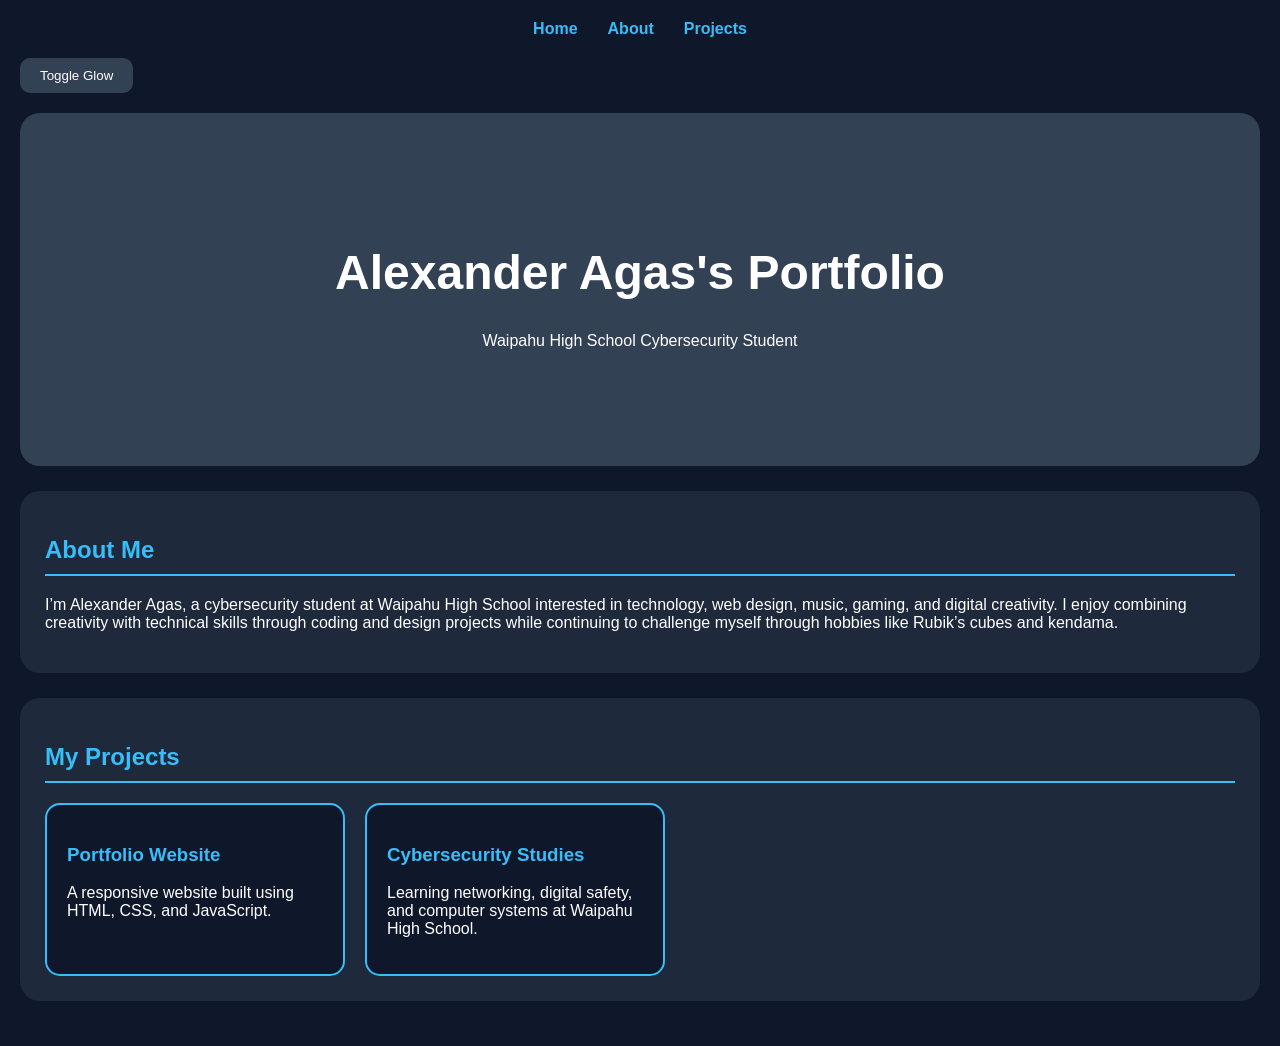
==== index.html @ 30924c3b "Add files via upload" ====
<!DOCTYPE html>
<html lang="en">
<head>
    <meta charset="UTF-8">
    <meta name="viewport" content="width=device-width, initial-scale=1.0">
    <title>My Electronic Portfolio</title>
    <!-- This links to your CSS folder -->
    <link rel="stylesheet" href="css/style.css">
</head>
<body>

<nav>
    <a href="#">Home</a>
    <a href="#about">About</a>
    <a href="#projects">Projects</a>
</nav>
<button id="dark-mode-toggle">Toggle Glow</button>

    <header>
        <h1>Alexander Agas's Portfolio</h1>
        <p>Waipahu High School Cybersecurity Student</p>
    </header>

    <section id="about">
        <h2>About Me</h2>
        <p>I’m Alexander Agas, a cybersecurity student at Waipahu High School interested in technology, web design, music, gaming, and digital creativity. I enjoy combining creativity with technical skills through coding and design projects while continuing to challenge myself through hobbies like Rubik’s cubes and kendama.</p>
    </section>

    <section id="projects">
        <h2>My Projects</h2>
        <div class="project-container">

    <div class="project-card">
        <h3>Portfolio Website</h3>
        <p>A responsive website built using HTML, CSS, and JavaScript.</p>
    </div>

    <div class="project-card">
        <h3>Cybersecurity Studies</h3>
        <p>Learning networking, digital safety, and computer systems at Waipahu High School.</p>
    </div>

</div>
    </section>

    <!-- This links to your JS folder (make sure the folder is named 'js') -->
    <script src="js/script.js"></script>
</body>
</html>
---- css/style.css ----
* {
    box-sizing: border-box;
}

html {
    scroll-behavior: smooth;
}

body {
    margin: 0;
    padding: 20px;
    font-family: Arial, sans-serif;
    background: #0f172a;
    color: white;
}

nav {
    display: flex;
    justify-content: center;
    gap: 30px;
    margin-bottom: 20px;
}

nav a {
    color: #38bdf8;
    text-decoration: none;
    font-weight: bold;
}

#dark-mode-toggle {
    padding: 10px 20px;
    border-radius: 10px;
    border: none;
    background: #334155;
    color: white;
    cursor: pointer;
    margin-bottom: 20px;
}

header {
    background: #334155;
    padding: 100px 20px;
    border-radius: 20px;
    text-align: center;
    margin-bottom: 25px;
}

header h1 {
    font-size: 3rem;
}

section {
    background: #1e293b;
    padding: 25px;
    border-radius: 20px;
    margin-bottom: 25px;
}

h2 {
    color: #38bdf8;
    border-bottom: 2px solid #38bdf8;
    padding-bottom: 10px;
}

.project-container {
    display: flex;
    gap: 20px;
    flex-wrap: wrap;
    margin-top: 20px;
}

.project-card {
    background: #0f172a;
    border: 2px solid #38bdf8;
    border-radius: 15px;
    padding: 20px;
    width: 300px;
    transition: 0.3s ease;
}

.project-card:hover {
    transform: translateY(-8px);
    box-shadow: 0 0 20px rgba(56,189,248,0.4);
}

.project-card h3 {
    color: #38bdf8;
}

body.dark-mode {
    background: #020617;
}

body.dark-mode header,
body.dark-mode section {
    box-shadow: 0 0 30px rgba(56, 189, 248, 0.25);
}

body.dark-mode .project-card {
    box-shadow: 0 0 20px rgba(56, 189, 248, 0.25);
}
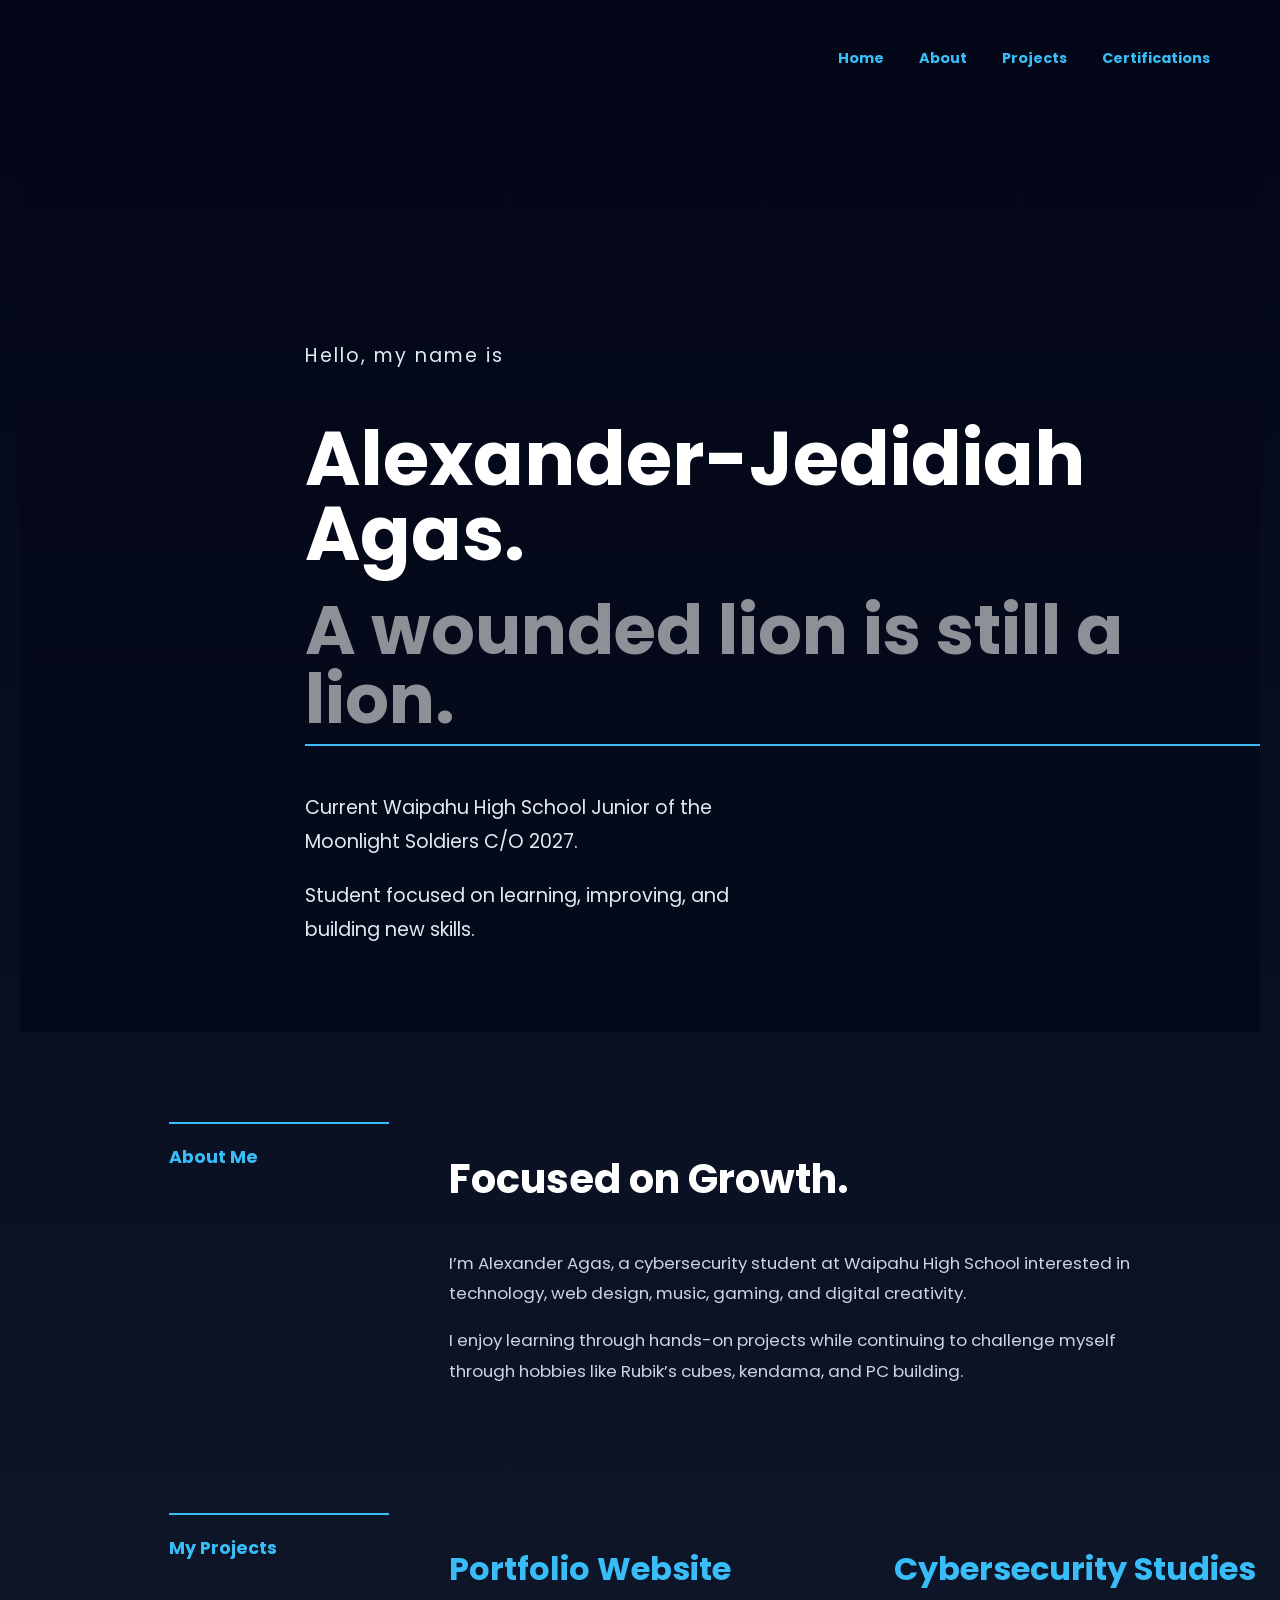
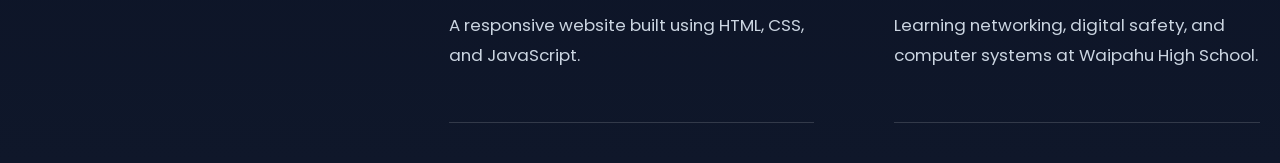
==== commit 3888fadd: "Add files via upload" ====
--- a/index.html
+++ b/index.html
@@ -5,45 +5,102 @@
     <meta name="viewport" content="width=device-width, initial-scale=1.0">
     <title>My Electronic Portfolio</title>
     <!-- This links to your CSS folder -->
-    <link rel="stylesheet" href="css/style.css">
+    <link rel="stylesheet" href="Styles/style.css">
 </head>
 <body>
 
-<nav>
-    <a href="#">Home</a>
-    <a href="#about">About</a>
-    <a href="#projects">Projects</a>
-</nav>
-<button id="dark-mode-toggle">Toggle Glow</button>
+    <nav>
+        <a href="#">Home</a>
+        <a href="#about">About</a>
+        <a href="#projects">Projects</a>
+        <a href="certifications.html">Certifications</a>
+    </nav>
 
-    <header>
-        <h1>Alexander Agas's Portfolio</h1>
-        <p>Waipahu High School Cybersecurity Student</p>
-    </header>
+    <header class="home-hero">
 
-    <section id="about">
-        <h2>About Me</h2>
-        <p>I’m Alexander Agas, a cybersecurity student at Waipahu High School interested in technology, web design, music, gaming, and digital creativity. I enjoy combining creativity with technical skills through coding and design projects while continuing to challenge myself through hobbies like Rubik’s cubes and kendama.</p>
+    <div class="hero-content">
+
+    <p class="intro-text">
+        Hello, my name is
+    </p>
+
+    <h1>
+        Alexander-Jedidiah<br>
+        Agas.
+    </h1>
+
+    <h2 class="big-subtitle">
+    A wounded lion is still a lion.
+</h2>
+
+    <p class="hero-description">
+        Current Waipahu High School Junior of the
+        Moonlight Soldiers C/O 2027.
+    </p>
+
+    <p class="hero-description">
+        Student focused on learning,
+        improving, and building new skills.
+    </p>
+
+</div>
+
+</header>
+
+    <section id="about" class="about-section">
+
+    <div class="section-label">
+        About Me
+    </div>
+
+    <div class="about-content">
+
+        <h2>
+            Focused on Growth.
+        </h2>
+
+        <p>
+            I’m Alexander Agas, a cybersecurity student at Waipahu High School interested in technology, web design, music, gaming, and digital creativity.
+        </p>
+
+        <p>
+            I enjoy learning through hands-on projects while continuing to challenge myself through hobbies like Rubik’s cubes, kendama, and PC building.
+        </p>
+
+    </div>
+
     </section>
 
-    <section id="projects">
-        <h2>My Projects</h2>
-        <div class="project-container">
+    <section id="projects" class="about-section">
 
-    <div class="project-card">
-        <h3>Portfolio Website</h3>
-        <p>A responsive website built using HTML, CSS, and JavaScript.</p>
+    <div class="section-label">
+        My Projects
     </div>
 
-    <div class="project-card">
-        <h3>Cybersecurity Studies</h3>
-        <p>Learning networking, digital safety, and computer systems at Waipahu High School.</p>
+    <div class="project-list">
+
+        <div class="minimal-project">
+            <h3>Portfolio Website</h3>
+
+            <p>
+                A responsive website built using HTML, CSS, and JavaScript.
+            </p>
+        </div>
+
+        <div class="minimal-project">
+            <h3>Cybersecurity Studies</h3>
+
+            <p>
+                Learning networking, digital safety, and computer systems at Waipahu High School.
+            </p>
+        </div>
+
     </div>
 
-</div>
-    </section>
+</section>
 
     <!-- This links to your JS folder (make sure the folder is named 'js') -->
-    <script src="js/script.js"></script>
+
+    <script src="Scripts/script.js"></script>
 </body>
 </html>
--- a/Styles/style.css
+++ b/Styles/style.css
@@ -0,0 +1,436 @@
+@import url('https://fonts.googleapis.com/css2?family=Poppins:wght@300;400;600;700&display=swap');
+
+/* ---------- GLOBAL ---------- */
+* {
+    box-sizing: border-box;
+}
+
+html {
+    scroll-behavior: smooth;
+}
+
+body {
+    margin: 0;
+    padding: 20px;
+    font-family: 'Poppins', sans-serif;
+    background: linear-gradient(to bottom, #020617, #0f172a);
+    color: white;
+}
+
+/* ---------- NAVBAR ---------- */
+
+nav {
+    width: 100%;
+
+    margin: 0 0 35px 0;
+
+    padding: 28px 50px;
+
+    display: flex;
+
+    justify-content: flex-end;
+
+    gap: 35px;
+
+    align-items: center;
+
+    background: transparent;
+
+    border: none;
+
+    border-radius: 0;
+
+    box-shadow: none;
+
+    backdrop-filter: none;
+}
+nav a {
+    color: #38bdf8;
+
+    text-decoration: none;
+
+    font-weight: bold;
+
+    font-size: 0.9rem;
+
+    transition: 0.3s ease;
+}
+
+nav a:hover {
+    color: white;
+    text-shadow: 0 0 10px #38bdf8;
+}
+
+nav a.active {
+    color: white;
+    text-shadow: 0 0 15px #38bdf8;
+}
+
+header {
+    background: #334155;
+    padding: 45px 20px;
+    border-radius: 20px;
+    text-align: center;
+    margin-bottom: 25px;
+    box-shadow: 0 0 30px rgba(56, 189, 248, 0.25);
+}
+
+header h1 {
+    font-size: 3rem;
+    margin-bottom: 15px;
+}
+
+header p {
+    color: #cbd5e1;
+    font-size: 18px;
+}
+
+section {
+    background: transparent;
+    padding: 70px 8%;
+    border-radius: 0;
+    margin-bottom: 20px;
+    box-shadow: none;
+}
+
+h2 {
+    color: #38bdf8;
+    border-bottom: 2px solid #38bdf8;
+    padding-bottom: 10px;
+}
+
+.project-container,
+
+/* ---------- CERTIFICATIONS ---------- */
+
+.cert-grid {
+    display: grid;
+    grid-template-columns: repeat(auto-fit, minmax(280px, 1fr));
+    gap: 30px;
+    margin-top: 20px;
+}
+
+.project-card,
+.cert-card {
+    background: transparent;
+    border: none;
+    border-bottom: 1px solid rgba(255,255,255,0.25);
+    border-radius: 0;
+    padding: 25px 0;
+    min-height: auto;
+    box-shadow: none;
+}
+
+.project-card:hover,
+.cert-card:hover {
+    transform: translateX(10px);
+    box-shadow: none;
+}
+
+.project-card h3,
+.cert-card h3 {
+    color: #38bdf8;
+}
+
+.cert-card img {
+    width: 100%;
+    height: 220px;
+    object-fit: cover;
+    border-radius: 14px;
+    margin-bottom: 15px;
+    background: #1e293b;
+    transition: 0.3s ease;
+}
+
+.cert-card:hover img {
+    transform: scale(1.03);
+}
+
+.cert-card p,
+.project-card p {
+    color: white;
+}
+
+/* ---------- HERO SECTION ---------- */
+
+.home-hero {
+    min-height: 100vh;
+
+    display: flex;
+    align-items: flex-start;
+    justify-content: flex-start;
+
+    padding: 190px 0 0 23%;
+
+    background:
+        linear-gradient(
+            to bottom,
+            rgba(2,6,23,0.15),
+            rgba(2,6,23,0.65)
+        ),
+        url("../Images/profile.jpg");
+
+    background-size: cover;
+    background-position: center;
+
+    border-radius: 0;
+    margin-bottom: 0;
+    box-shadow: none;
+    justify-content: flex-start;
+}
+
+.hero-content {
+    text-align: left;
+    max-width: 1400px;
+}
+
+.hero-content h1 {
+    font-size: 4.7rem;
+    line-height: 1;
+}
+
+.hero-content p {
+    font-size: 1.2rem;
+    color: #e2e8f0;
+    max-width: 500px;
+}
+
+.hero-links {
+    display: flex;
+    flex-direction: column;
+    gap: 30px;
+
+    width: 320px;
+}
+
+.hero-links a {
+    color: white;
+    text-decoration: none;
+    font-size: 1.1rem;
+
+    border-bottom: 1px solid rgba(255,255,255,0.4);
+
+    padding-bottom: 15px;
+
+    text-align: right;
+
+    transition: 0.3s ease;
+
+    opacity: 0.8;
+}
+
+.hero-links a:hover {
+    color: #38bdf8;
+    border-color: #38bdf8;
+    opacity: 1;
+}
+
+.quote {
+    margin-top: 70px;
+
+    font-size: 1rem;
+
+    font-style: italic;
+
+    color: rgba(255,255,255,0.7);
+
+    letter-spacing: 1px;
+
+    text-shadow: 0 0 10px rgba(255,255,255,0.1);
+}
+
+.intro-text {
+    color: #5eead4;
+
+    font-size: 1rem;
+
+    letter-spacing: 2px;
+
+    margin-bottom: 25px;
+}
+
+.big-subtitle {
+    font-size: 4.3rem;
+    font-weight: 700;
+    line-height: 1;
+
+    color: rgba(255,255,255,0.55);
+
+    margin-top: 25px;
+    margin-bottom: 45px;
+
+    max-width: 1200px;
+}
+
+.hero-description {
+    max-width: 500px;
+    line-height: 1.8;
+}
+
+/* ---------- ABOUT SECTION ---------- */
+
+.about-section {
+    display: grid;
+    grid-template-columns: 220px 1fr;
+    gap: 60px;
+
+    padding: 90px 0 0 12%;
+
+    background: transparent;
+
+    box-shadow: none;
+}
+
+.section-label {
+    color: #38bdf8;
+
+    font-weight: 700;
+
+    font-size: 1.1rem;
+
+    border-top: 2px solid #38bdf8;
+
+    padding-top: 20px;
+}
+
+.about-content h2 {
+    color: white;
+
+    font-size: 2.5rem;
+
+    line-height: 1.2;
+
+    margin-bottom: 35px;
+
+    border: none;
+}
+
+.about-content p {
+    color: #cbd5e1;
+
+    font-size: 1.05rem;
+
+    line-height: 1.8;
+
+    max-width: 850px;
+}
+
+.about-content {
+    max-width: 700px;
+}
+
+/* ---------- PROJECTS ---------- */
+
+.project-list {
+    display: grid;
+
+    grid-template-columns: repeat(2, minmax(300px, 1fr));
+
+    gap: 80px;
+
+    width: 100%;
+}
+
+.minimal-project {
+    padding-bottom: 35px;
+
+    border-bottom: 1px solid rgba(255,255,255,0.15);
+}
+
+.minimal-project h3 {
+    color: #38bdf8;
+
+    font-size: 2rem;
+
+    margin-bottom: 15px;
+}
+
+.minimal-project p {
+    color: #cbd5e1;
+
+    font-size: 1.05rem;
+
+    line-height: 1.8;
+
+    max-width: 500px;
+}
+
+/* ---------- HERO EXTRAS ---------- */
+
+.intro-text {
+    color: #38bdf8;
+
+    font-size: 1rem;
+
+    letter-spacing: 2px;
+
+    margin-bottom: 20px;
+}
+
+.hero-button {
+    display: inline-block;
+
+    margin-top: 35px;
+
+    padding: 14px 28px;
+
+    border: 1px solid #38bdf8;
+
+    border-radius: 10px;
+
+    color: #38bdf8;
+
+    text-decoration: none;
+
+    font-weight: 600;
+
+    transition: 0.3s ease;
+}
+
+.hero-button:hover {
+    background: #38bdf8;
+
+    color: #020617;
+
+    box-shadow: 0 0 20px rgba(56,189,248,0.4);
+}
+
+.quote {
+    margin-top: 70px;
+
+    font-size: 0.95rem;
+
+    font-style: italic;
+
+    color: rgba(255,255,255,0.45);
+
+    letter-spacing: 1px;
+}
+
+.cert-hero {
+    background: transparent;
+    box-shadow: none;
+    border-radius: 0;
+    text-align: left;
+    padding: 120px 8% 60px;
+}
+
+.cert-hero h1 {
+    font-size: 5rem;
+    margin: 0;
+}
+
+.cert-hero p {
+    color: #94a3b8;
+    max-width: 650px;
+}
+
+.cert-section {
+    background: transparent;
+    box-shadow: none;
+    padding: 70px 8%;
+}
+
+.cert-hero {
+    padding: 90px 8% 40px;
+}
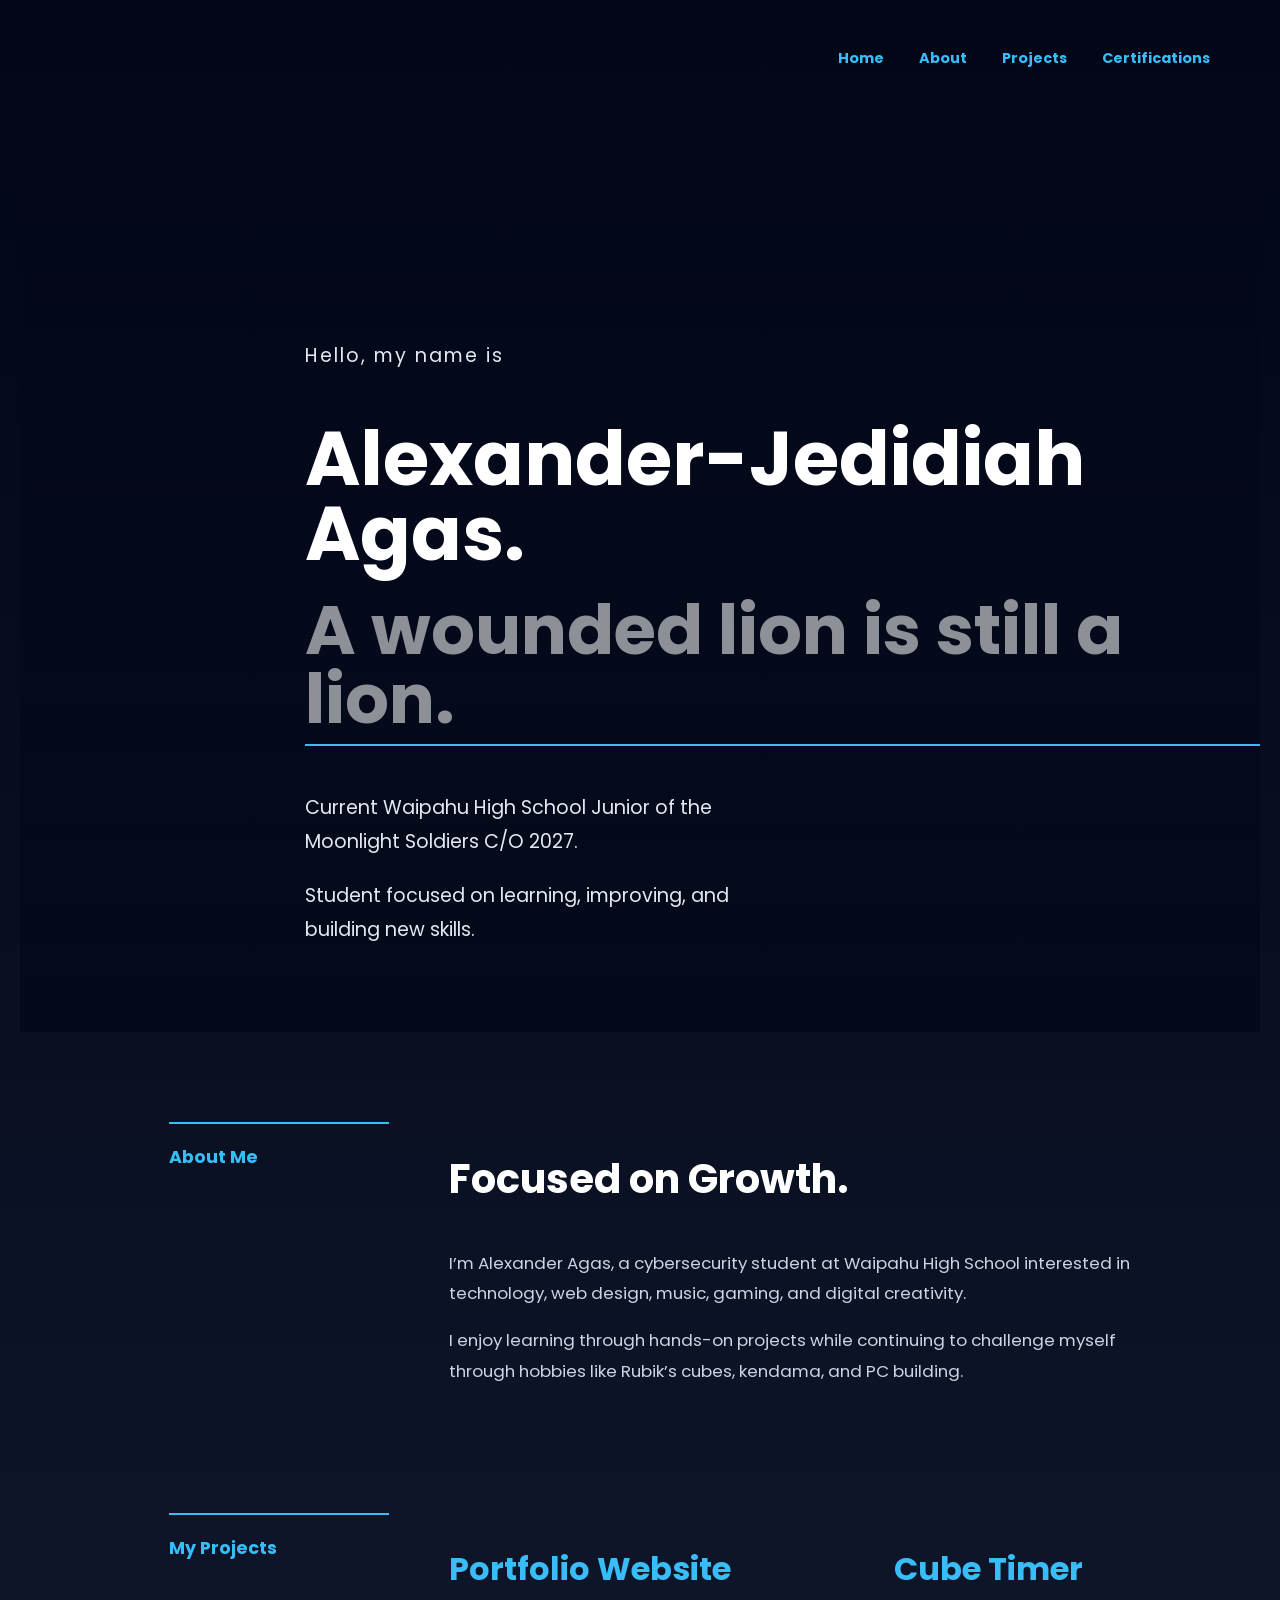
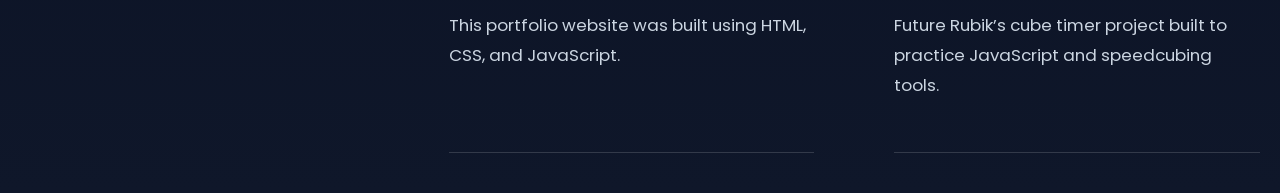
==== commit 9ea3aa1b: "Add files via upload" ====
--- a/index.html
+++ b/index.html
@@ -83,15 +83,15 @@
             <h3>Portfolio Website</h3>
 
             <p>
-                A responsive website built using HTML, CSS, and JavaScript.
+                This portfolio website was built using HTML, CSS, and JavaScript.
             </p>
         </div>
 
         <div class="minimal-project">
-            <h3>Cybersecurity Studies</h3>
+            <h3>Cube Timer</h3>
 
             <p>
-                Learning networking, digital safety, and computer systems at Waipahu High School.
+                Future Rubik’s cube timer project built to practice JavaScript and speedcubing tools.
             </p>
         </div>
 
--- a/Styles/style.css
+++ b/Styles/style.css
@@ -319,6 +319,22 @@
     max-width: 700px;
 }
 
+.about-section {
+    animation: fadeUp 0.8s ease;
+}
+
+@keyframes fadeUp {
+    from {
+        opacity: 0;
+        transform: translateY(30px);
+    }
+
+    to {
+        opacity: 1;
+        transform: translateY(0);
+    }
+}
+
 /* ---------- PROJECTS ---------- */
 
 .project-list {
@@ -353,6 +369,11 @@
     line-height: 1.8;
 
     max-width: 500px;
+}
+
+.minimal-project:hover {
+    transform: translateY(-5px);
+    transition: 0.3s ease;
 }
 
 /* ---------- HERO EXTRAS ---------- */
@@ -433,4 +454,8 @@
 
 .cert-hero {
     padding: 90px 8% 40px;
-}+}
+
+html {
+    scroll-behavior: smooth;
+}
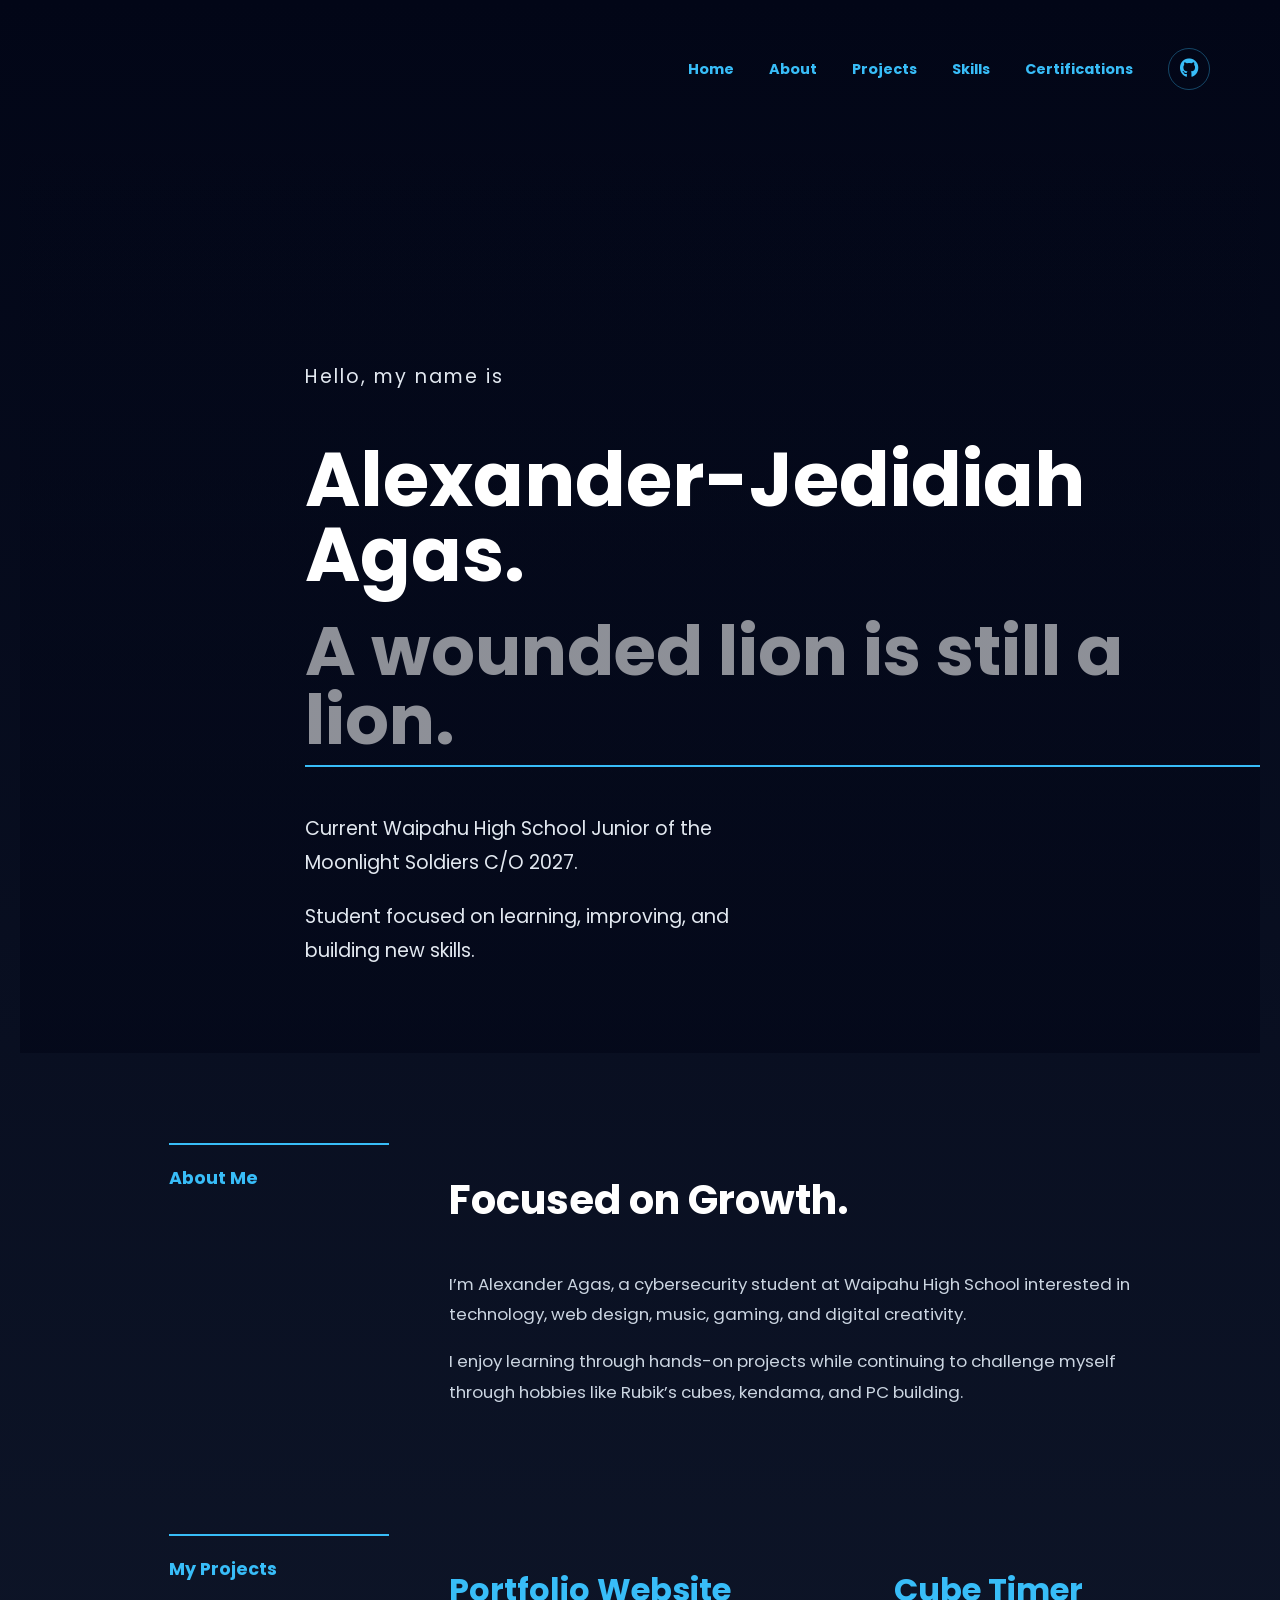
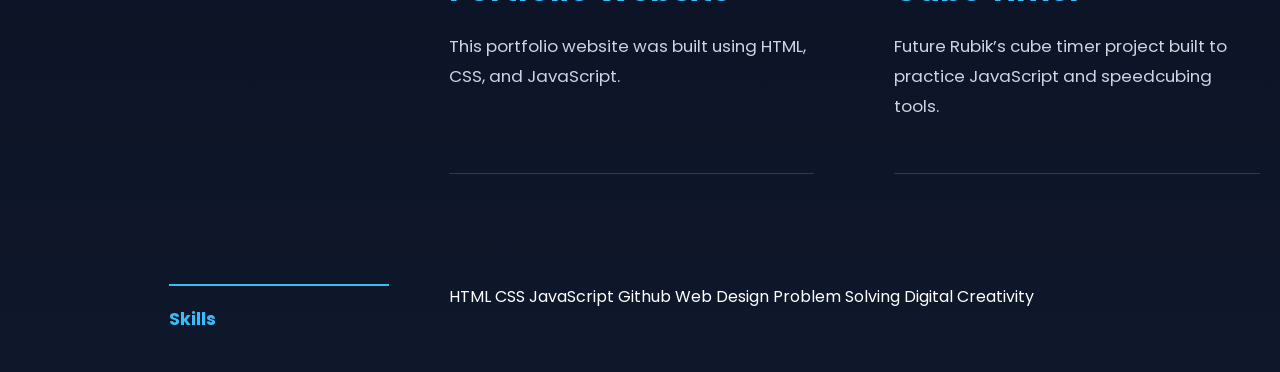
==== commit 1eb15379: "Add files via upload" ====
--- a/index.html
+++ b/index.html
@@ -4,8 +4,13 @@
     <meta charset="UTF-8">
     <meta name="viewport" content="width=device-width, initial-scale=1.0">
     <title>My Electronic Portfolio</title>
-    <!-- This links to your CSS folder -->
+
+    <!-- Main CSS -->
     <link rel="stylesheet" href="Styles/style.css">
+
+    <!-- Font Awesome Icons -->
+    <link rel="stylesheet"
+    href="https://cdnjs.cloudflare.com/ajax/libs/font-awesome/6.5.1/css/all.min.css">
 </head>
 <body>
 
@@ -13,7 +18,10 @@
         <a href="#">Home</a>
         <a href="#about">About</a>
         <a href="#projects">Projects</a>
+        <a href="#skills">Skills</a>
         <a href="certifications.html">Certifications</a>
+        <a href="https://github.com/ajboyye" target="_blank" class="github-btn">
+    <i class="fa-brands fa-github"></i></a>
     </nav>
 
     <header class="home-hero">
@@ -99,8 +107,25 @@
 
 </section>
 
-    <!-- This links to your JS folder (make sure the folder is named 'js') -->
+<section id="skills" class="about-section">
 
-    <script src="Scripts/script.js"></script>
+    <div class="section-label">
+        Skills
+    </div>
+
+    <div class="skill-list">
+        <span>HTML</span>
+        <span>CSS</span>
+        <span>JavaScript</span>
+        <span>Github</span>
+        <span>Web Design</span>
+        <span>Problem Solving</span>
+        <span>Digital Creativity</span>
+    </div>
+
+</section>
+
+<script src="Scripts/script.js"></script>
+
 </body>
 </html>
--- a/Styles/style.css
+++ b/Styles/style.css
@@ -459,3 +459,31 @@
 html {
     scroll-behavior: smooth;
 }
+
+.github-btn {
+    width: 42px;
+    height: 42px;
+
+    display: flex;
+    align-items: center;
+    justify-content: center;
+
+    border: 1px solid rgba(56, 189, 248, 0.35);
+
+    border-radius: 50%;
+
+    color: #38bdf8;
+
+    font-size: 1.2rem;
+
+    transition: 0.3s ease;
+}
+
+.github-btn:hover {
+    background: #38bdf8;
+    color: #020617;
+
+    transform: translateY(-3px);
+
+    box-shadow: 0 0 20px rgba(56, 189, 248, 0.45);
+}
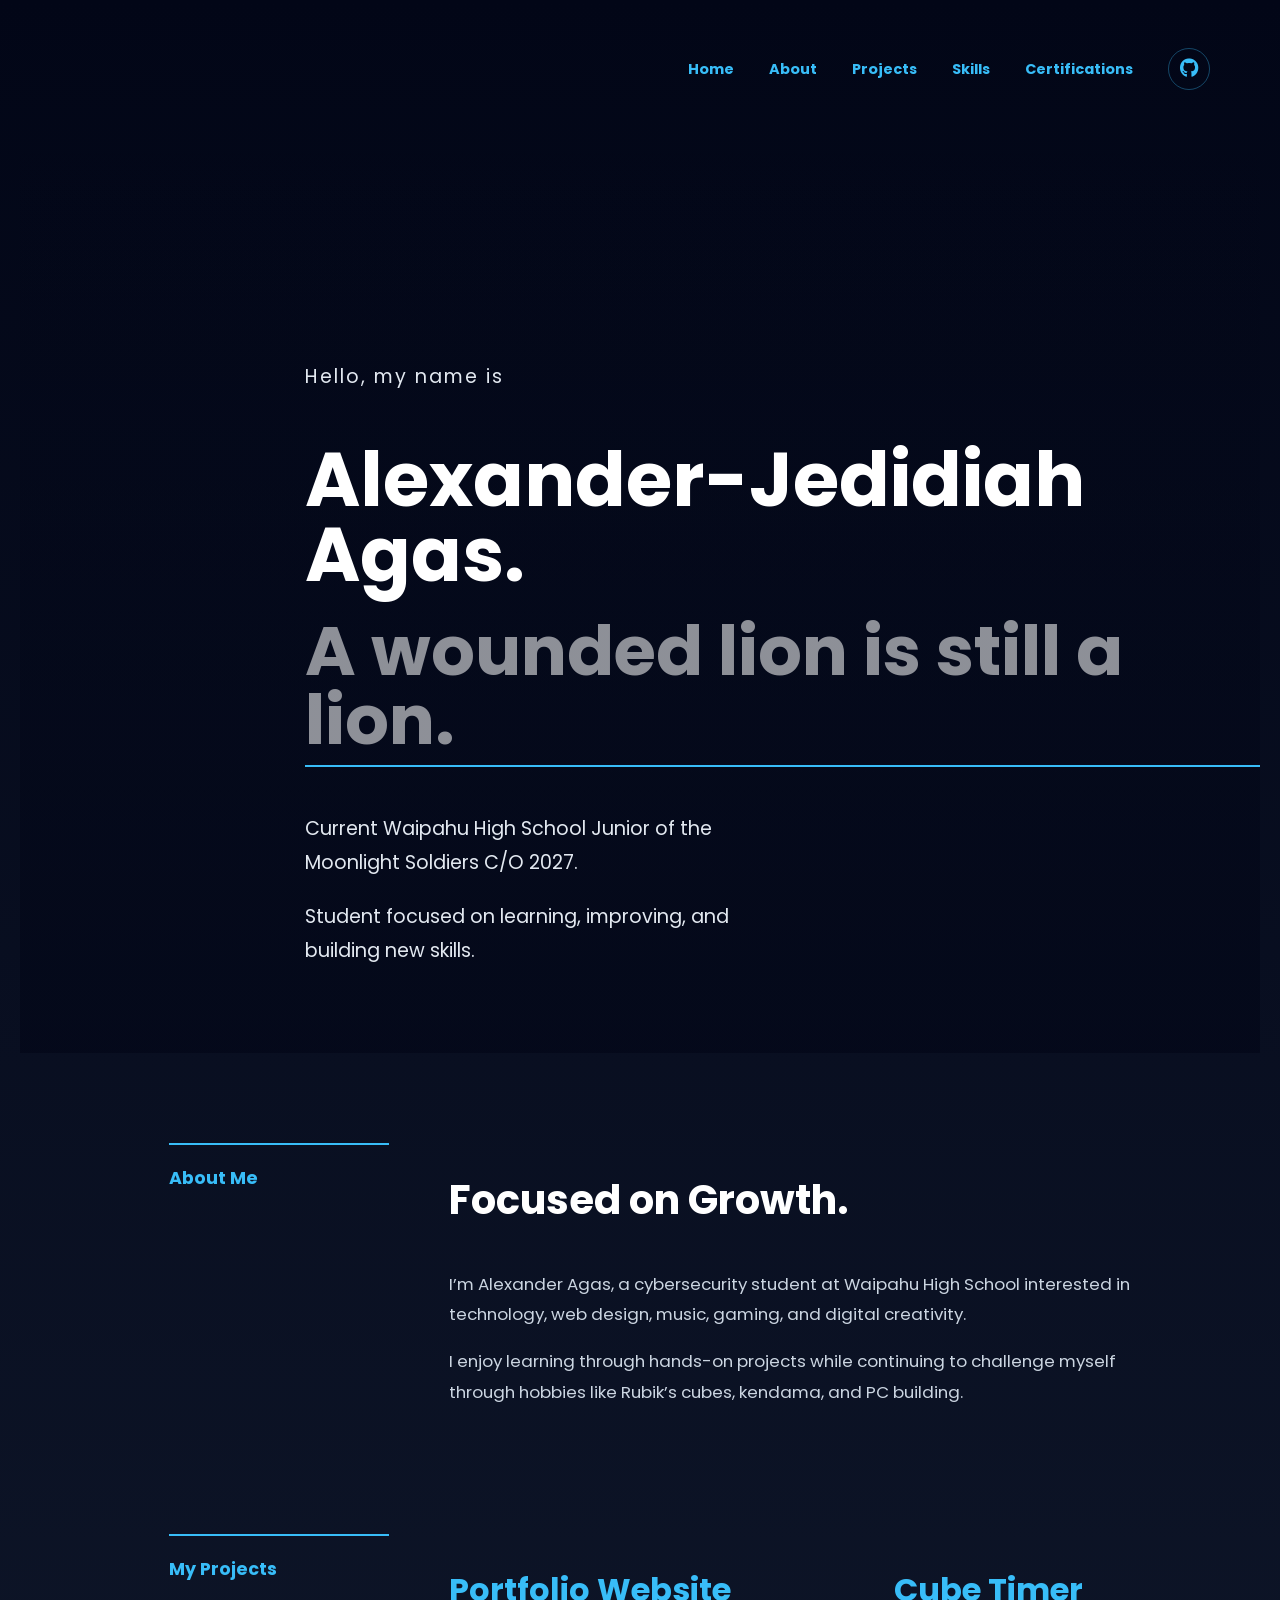
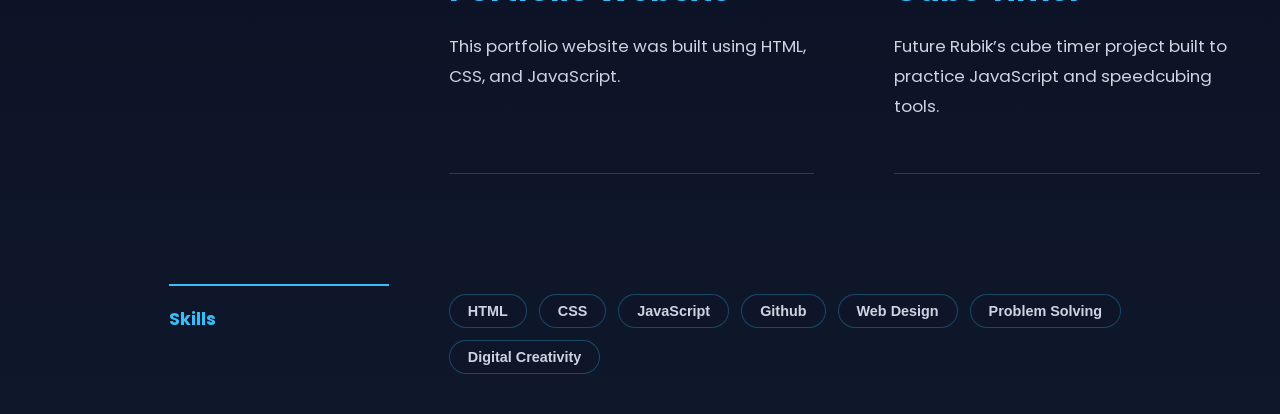
==== commit e1732f63: "Add files via upload" ====
--- a/index.html
+++ b/index.html
@@ -20,7 +20,7 @@
         <a href="#projects">Projects</a>
         <a href="#skills">Skills</a>
         <a href="certifications.html">Certifications</a>
-        <a href="https://github.com/ajboyye" target="_blank" class="github-btn">
+        <a href="https://github.com/ajboyye" target="_blank" class="github-btn" aria-label="GitHub Profile">
     <i class="fa-brands fa-github"></i></a>
     </nav>
 
--- a/Styles/style.css
+++ b/Styles/style.css
@@ -486,4 +486,33 @@
     transform: translateY(-3px);
 
     box-shadow: 0 0 20px rgba(56, 189, 248, 0.45);
-}+}
+
+/* ---------- SKILLS BADGES SECTION ---------- */
+
+.skill-list {
+    display: flex;
+    flex-wrap: wrap;
+    gap: 12px;
+    max-width: 800px;
+    padding-top: 10px;
+}
+
+.skill-list span {
+    border: 1px solid rgba(56, 189, 248, 0.3);
+    padding: 8px 18px;
+    border-radius: 20px;
+    font-size: 0.9rem;
+    font-weight: 600;
+    color: #cbd5e1;
+    background: rgba(15, 23, 42, 0.6);
+    transition: 0.3s ease;
+    display: inline-block;
+}
+
+.skill-list span:hover {
+    border-color: #38bdf8;
+    color: white;
+    box-shadow: 0 0 15px rgba(56, 189, 248, 0.25);
+    transform: translateY(-2px);
+}
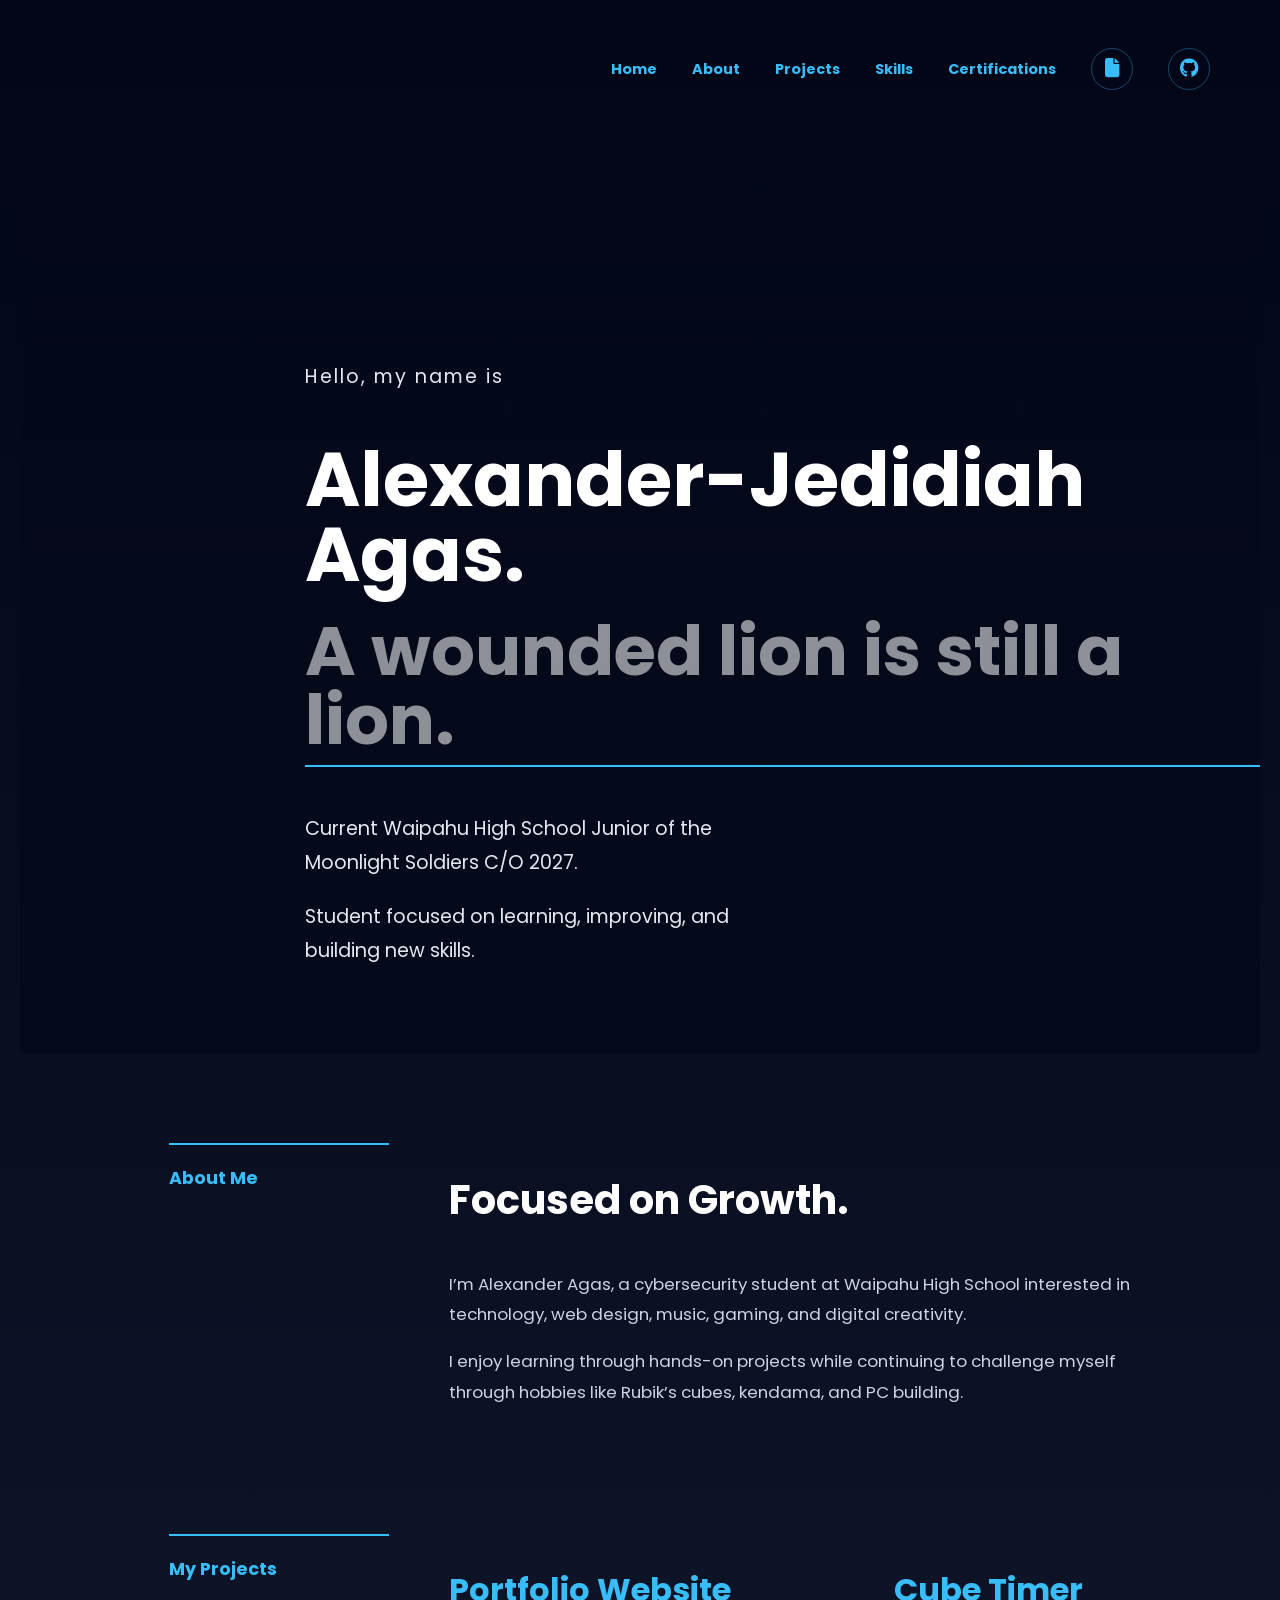
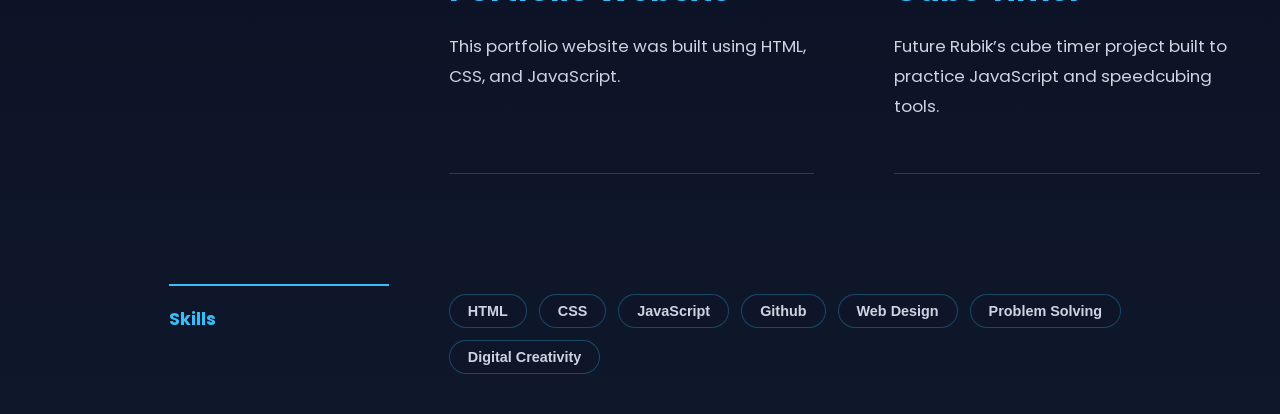
==== commit 5fbb7987: "Add files via upload" ====
--- a/index.html
+++ b/index.html
@@ -20,6 +20,9 @@
         <a href="#projects">Projects</a>
         <a href="#skills">Skills</a>
         <a href="certifications.html">Certifications</a>
+        <a href="https://docs.google.com/document/d/19Y4clUlfOcDHgi3H5VcJux6MQV9f1zXMh7P27L7HlCg/edit?tab=t.0" target="_blank" class="resume-btn" title="Resume">
+        <i class="fa-solid fa-file"></i>
+      </a>
         <a href="https://github.com/ajboyye" target="_blank" class="github-btn" aria-label="GitHub Profile">
     <i class="fa-brands fa-github"></i></a>
     </nav>
--- a/Styles/style.css
+++ b/Styles/style.css
@@ -488,6 +488,33 @@
     box-shadow: 0 0 20px rgba(56, 189, 248, 0.45);
 }
 
+.resume-btn {
+    width: 42px;
+    height: 42px;
+
+    display: flex;
+    align-items: center;
+    justify-content: center;
+
+    border: 1px solid rgba(56, 189, 248, 0.35);
+
+    border-radius: 50%;
+
+    color: #38bdf8;
+
+    font-size: 1.2rem;
+
+    transition: 0.3s ease;
+}
+
+.resume-btn:hover {
+    background: #38bdf8;
+    color: #020617;
+
+    transform: translateY(-3px);
+
+    box-shadow: 0 0 20px rgba(56, 189, 248, 0.45);
+}
 /* ---------- SKILLS BADGES SECTION ---------- */
 
 .skill-list {
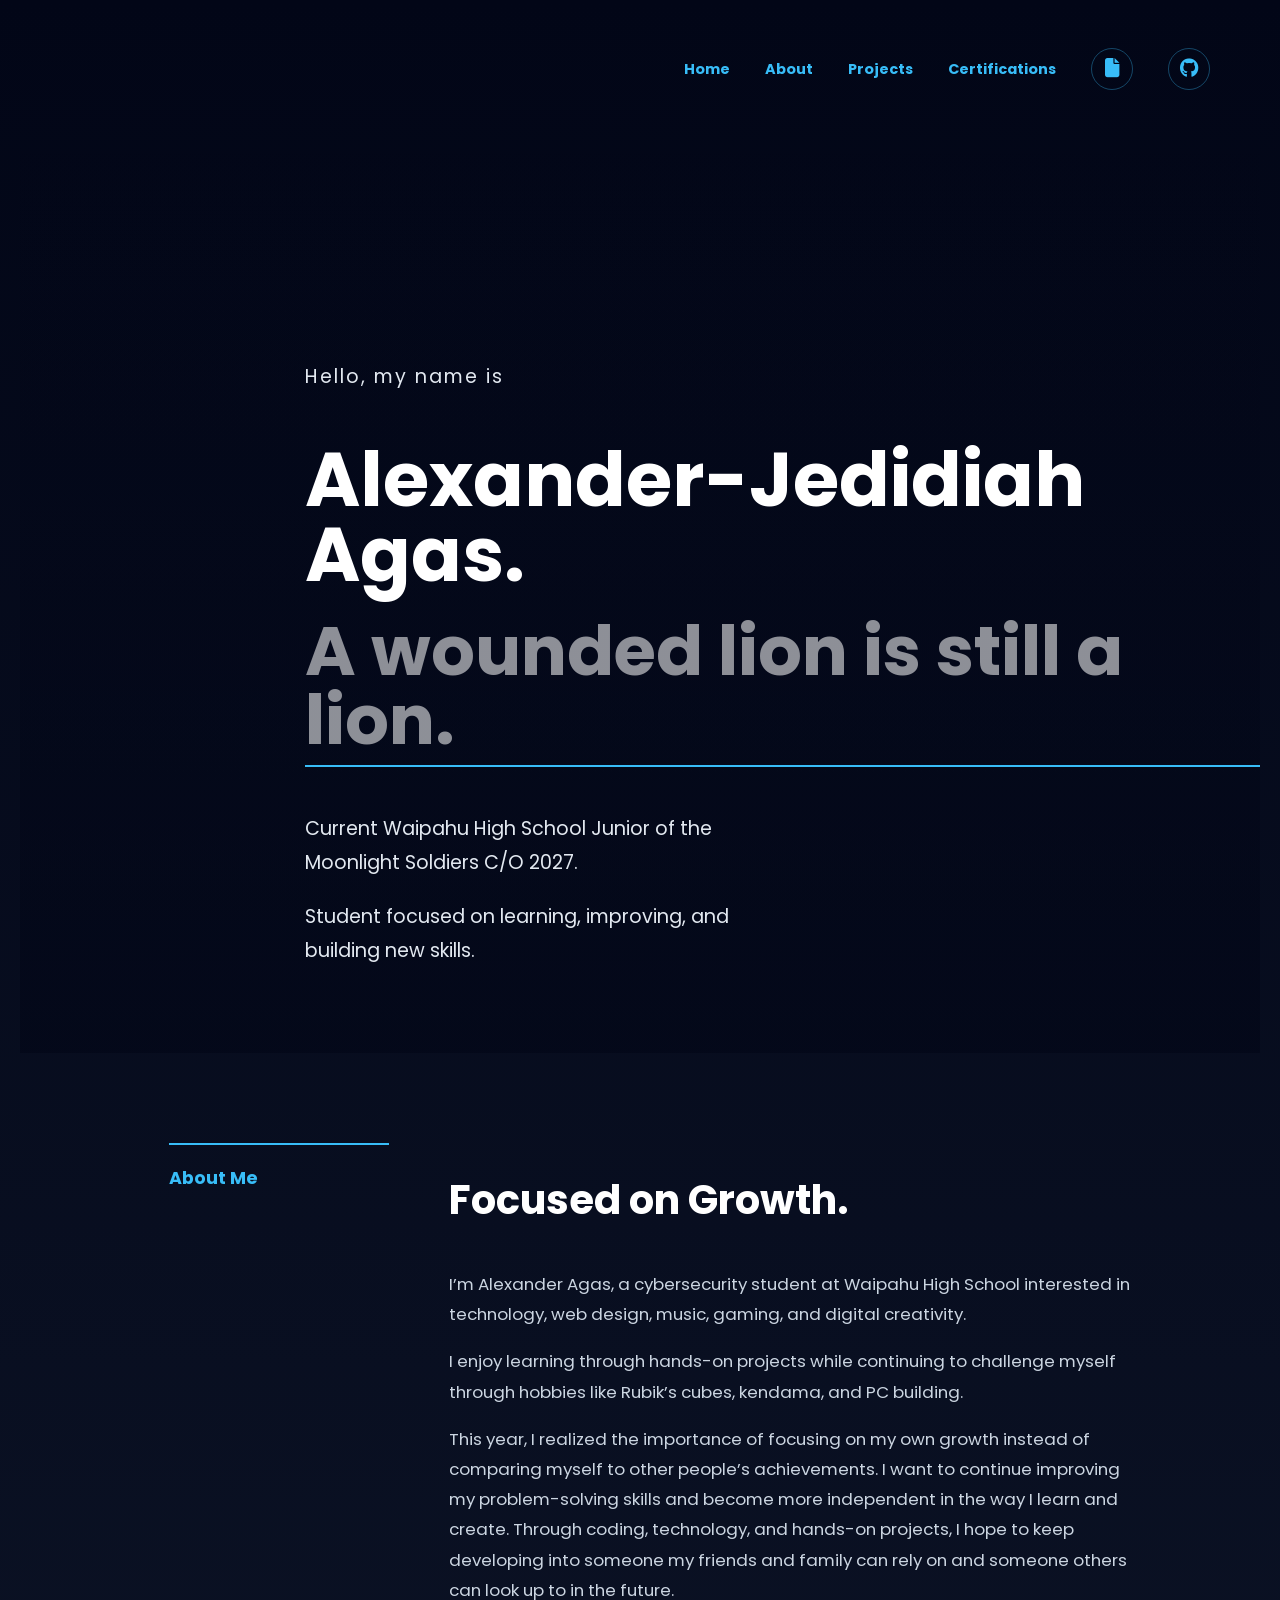
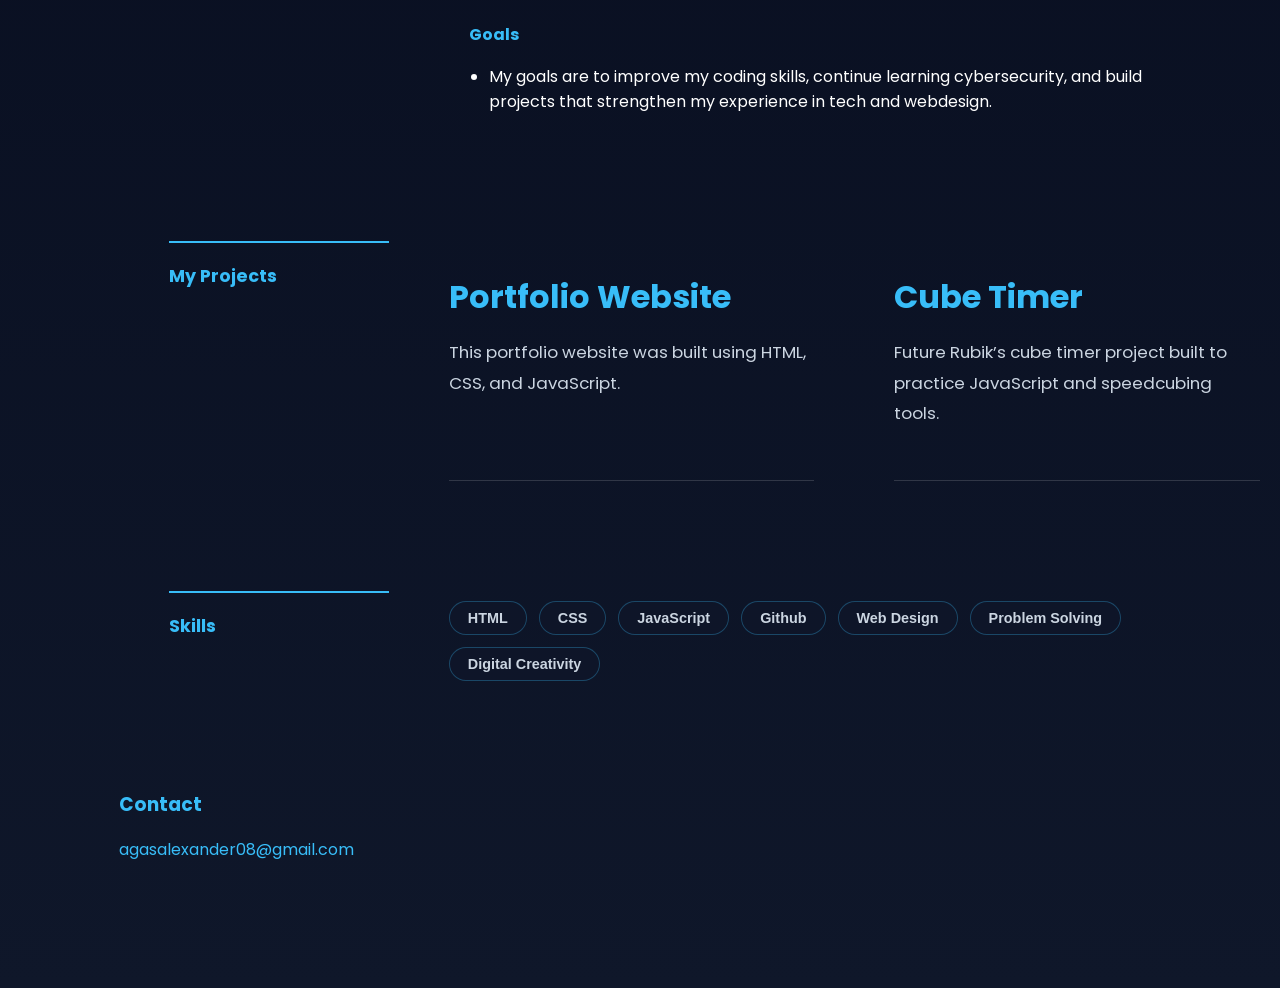
==== commit 2242b243: "Add files via upload" ====
--- a/index.html
+++ b/index.html
@@ -18,9 +18,8 @@
         <a href="#">Home</a>
         <a href="#about">About</a>
         <a href="#projects">Projects</a>
-        <a href="#skills">Skills</a>
         <a href="certifications.html">Certifications</a>
-        <a href="https://docs.google.com/document/d/19Y4clUlfOcDHgi3H5VcJux6MQV9f1zXMh7P27L7HlCg/edit?tab=t.0" target="_blank" class="resume-btn" title="Resume">
+        <a href="https://docs.google.com/document/d/1J_eLlNVJc9My3PMCKr4RDM2LXbjJDO-xebgZLVY4mVI/edit?usp=sharing" target="_blank" class="resume-btn" title="Resume">
         <i class="fa-solid fa-file"></i>
       </a>
         <a href="https://github.com/ajboyye" target="_blank" class="github-btn" aria-label="GitHub Profile">
@@ -78,6 +77,17 @@
             I enjoy learning through hands-on projects while continuing to challenge myself through hobbies like Rubik’s cubes, kendama, and PC building.
         </p>
 
+        <p>
+            This year, I realized the importance of focusing on my own growth instead of comparing myself to other people’s achievements. I want to continue improving my problem-solving skills and become more independent in the way I learn and create. Through coding, technology, and hands-on projects, I hope to keep developing into someone my friends and family can rely on and someone others can look up to in the future.
+        </p>
+    <div class="goals-section">
+        <strong>Goals</strong>
+    </div>
+        <p>
+            <ul>
+                <li>My goals are to improve my coding skills, continue learning cybersecurity, and build projects that strengthen my experience in tech and webdesign.</li>
+            </ul>    
+        </p>
     </div>
 
     </section>
@@ -128,6 +138,18 @@
 
 </section>
 
+<section>
+    <footer>
+        <div class="contact-list">
+            <h3>Contact</h3>
+
+            <p>agasalexander08@gmail.com</p>
+            <p></p>
+
+        </div>
+    </footer>
+</section>
+
 <script src="Scripts/script.js"></script>
 
 </body>
--- a/Styles/style.css
+++ b/Styles/style.css
@@ -334,6 +334,13 @@
         transform: translateY(0);
     }
 }
+/* ---------- GOALS ---------- */
+.goals-section {
+    color: #38bdf8;
+    padding-left:20px
+}
+
+
 
 /* ---------- PROJECTS ---------- */
 
@@ -543,3 +550,8 @@
     box-shadow: 0 0 15px rgba(56, 189, 248, 0.25);
     transform: translateY(-2px);
 }
+
+/* ---------- CONTACT SECTION ---------- */
+.contact-list {
+    color:#38bdf8
+}
